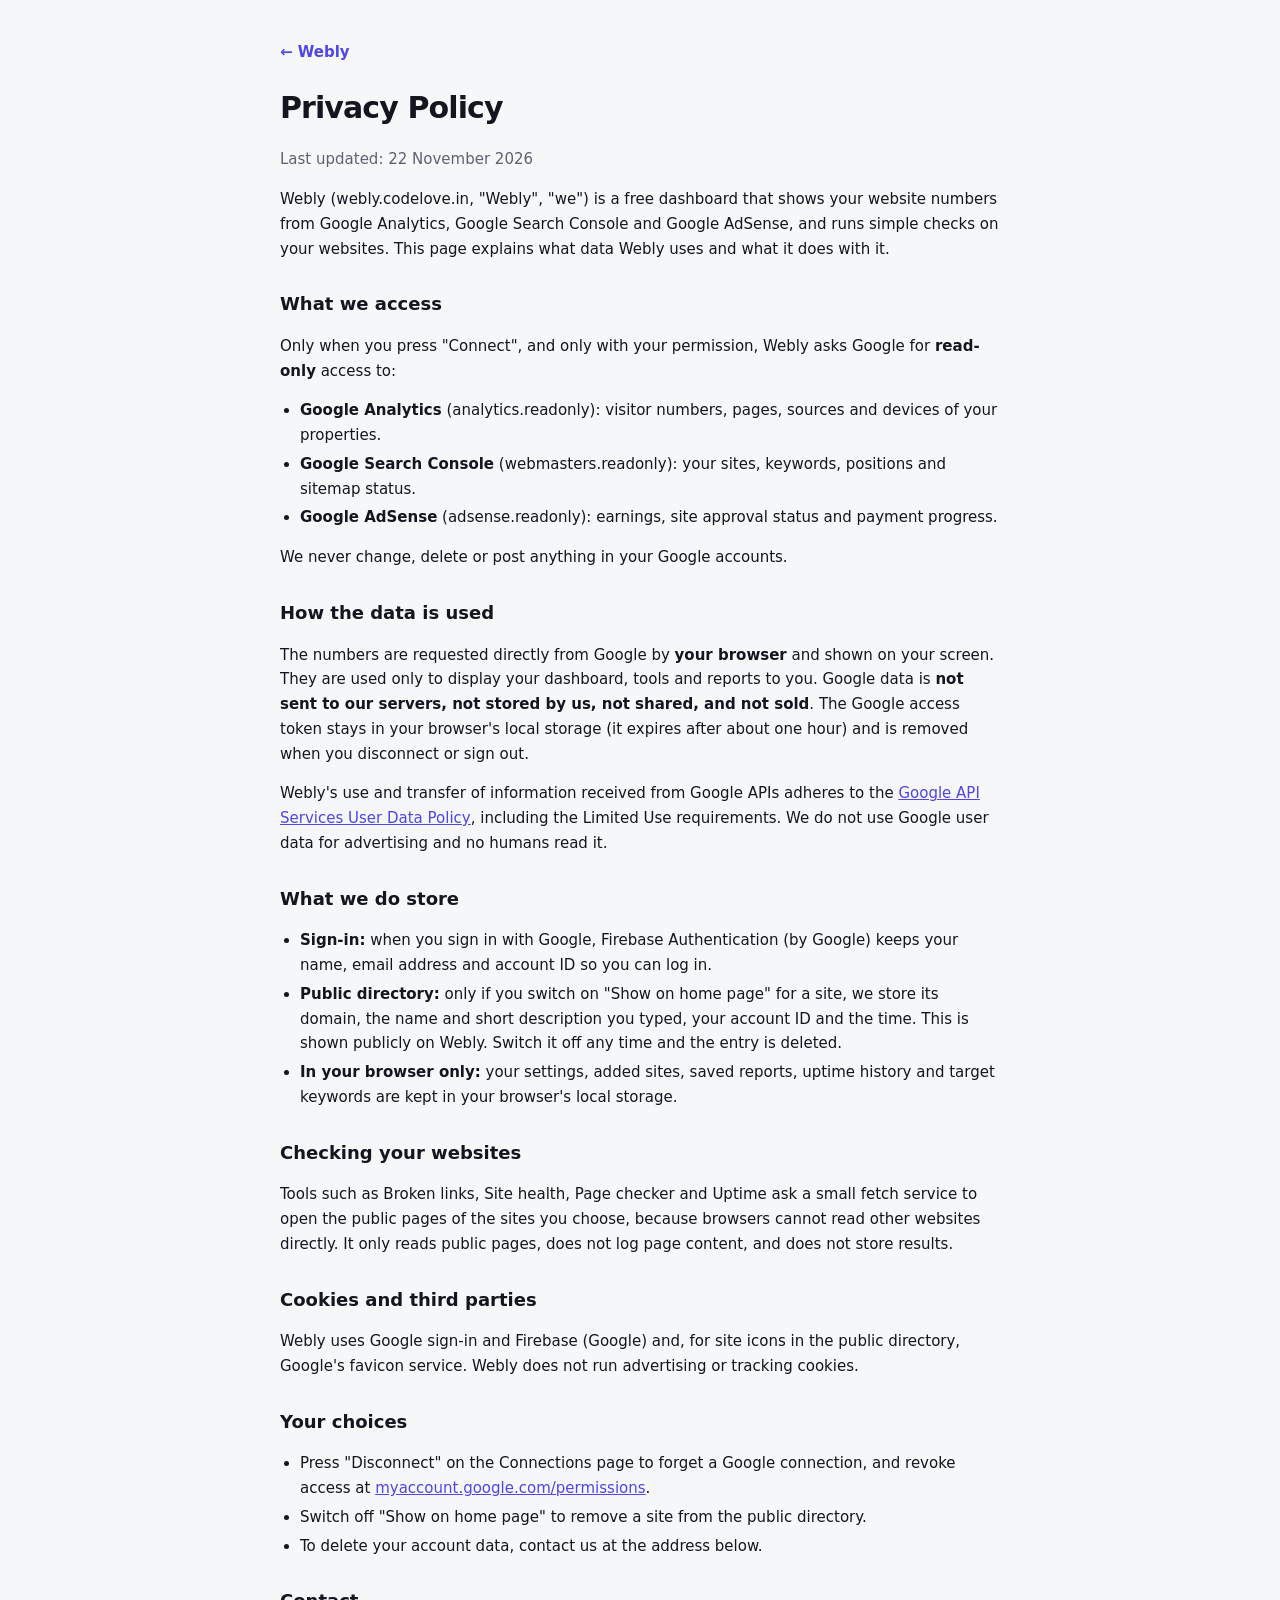
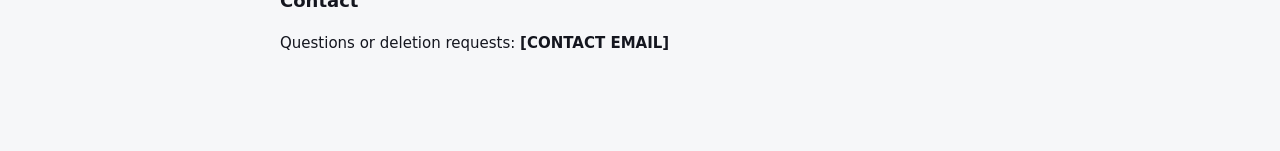
==== site/privacy.html @ dbb55586 "Webly: multi-user site dashboard (GA, Search Console, AdSense, 8 tools, reports, public directory)" ====
<!doctype html>
<html lang="en">
<head>
<meta charset="utf-8">
<meta name="viewport" content="width=device-width,initial-scale=1">
<title>Privacy Policy - Webly</title>
<meta name="description" content="How Webly handles your Google data. Read-only, processed in your browser, never sold.">
<link rel="stylesheet" href="legal.css">
</head>
<body>
<main>
<a class="back" href="/">&larr; Webly</a>
<h1>Privacy Policy</h1>
<p class="muted">Last updated: 22 November 2026</p>

<p>Webly (webly.codelove.in, "Webly", "we") is a free dashboard that shows your website numbers from Google Analytics, Google Search Console and Google AdSense, and runs simple checks on your websites. This page explains what data Webly uses and what it does with it.</p>

<h2>What we access</h2>
<p>Only when you press "Connect", and only with your permission, Webly asks Google for <b>read-only</b> access to:</p>
<ul>
<li><b>Google Analytics</b> (analytics.readonly): visitor numbers, pages, sources and devices of your properties.</li>
<li><b>Google Search Console</b> (webmasters.readonly): your sites, keywords, positions and sitemap status.</li>
<li><b>Google AdSense</b> (adsense.readonly): earnings, site approval status and payment progress.</li>
</ul>
<p>We never change, delete or post anything in your Google accounts.</p>

<h2>How the data is used</h2>
<p>The numbers are requested directly from Google by <b>your browser</b> and shown on your screen. They are used only to display your dashboard, tools and reports to you. Google data is <b>not sent to our servers, not stored by us, not shared, and not sold</b>. The Google access token stays in your browser's local storage (it expires after about one hour) and is removed when you disconnect or sign out.</p>
<p>Webly's use and transfer of information received from Google APIs adheres to the <a href="https://developers.google.com/terms/api-services-user-data-policy">Google API Services User Data Policy</a>, including the Limited Use requirements. We do not use Google user data for advertising and no humans read it.</p>

<h2>What we do store</h2>
<ul>
<li><b>Sign-in:</b> when you sign in with Google, Firebase Authentication (by Google) keeps your name, email address and account ID so you can log in.</li>
<li><b>Public directory:</b> only if you switch on "Show on home page" for a site, we store its domain, the name and short description you typed, your account ID and the time. This is shown publicly on Webly. Switch it off any time and the entry is deleted.</li>
<li><b>In your browser only:</b> your settings, added sites, saved reports, uptime history and target keywords are kept in your browser's local storage.</li>
</ul>

<h2>Checking your websites</h2>
<p>Tools such as Broken links, Site health, Page checker and Uptime ask a small fetch service to open the public pages of the sites you choose, because browsers cannot read other websites directly. It only reads public pages, does not log page content, and does not store results.</p>

<h2>Cookies and third parties</h2>
<p>Webly uses Google sign-in and Firebase (Google) and, for site icons in the public directory, Google's favicon service. Webly does not run advertising or tracking cookies.</p>

<h2>Your choices</h2>
<ul>
<li>Press "Disconnect" on the Connections page to forget a Google connection, and revoke access at <a href="https://myaccount.google.com/permissions">myaccount.google.com/permissions</a>.</li>
<li>Switch off "Show on home page" to remove a site from the public directory.</li>
<li>To delete your account data, contact us at the address below.</li>
</ul>

<h2>Contact</h2>
<p>Questions or deletion requests: <b>[CONTACT EMAIL]</b></p>
</main>
</body>
</html>
---- site/legal.css ----
body{margin:0;font-family:Inter,system-ui,-apple-system,'Segoe UI',Roboto,sans-serif;background:#f6f7f9;color:#14161f;line-height:1.65;font-size:15px}
main{max-width:720px;margin:0 auto;padding:40px 20px 80px}
h1{font-size:30px;letter-spacing:-.03em;margin:18px 0 4px}
h2{font-size:18px;margin:28px 0 8px}
.muted{color:#5c6273}
ul{padding-left:20px}li{margin:4px 0}
a{color:#4f46e5}
.back{text-decoration:none;font-weight:600}
@media(prefers-color-scheme:dark){body{background:#0c0d12;color:#eceef4}.muted{color:#9aa1b4}a{color:#818cf8}}
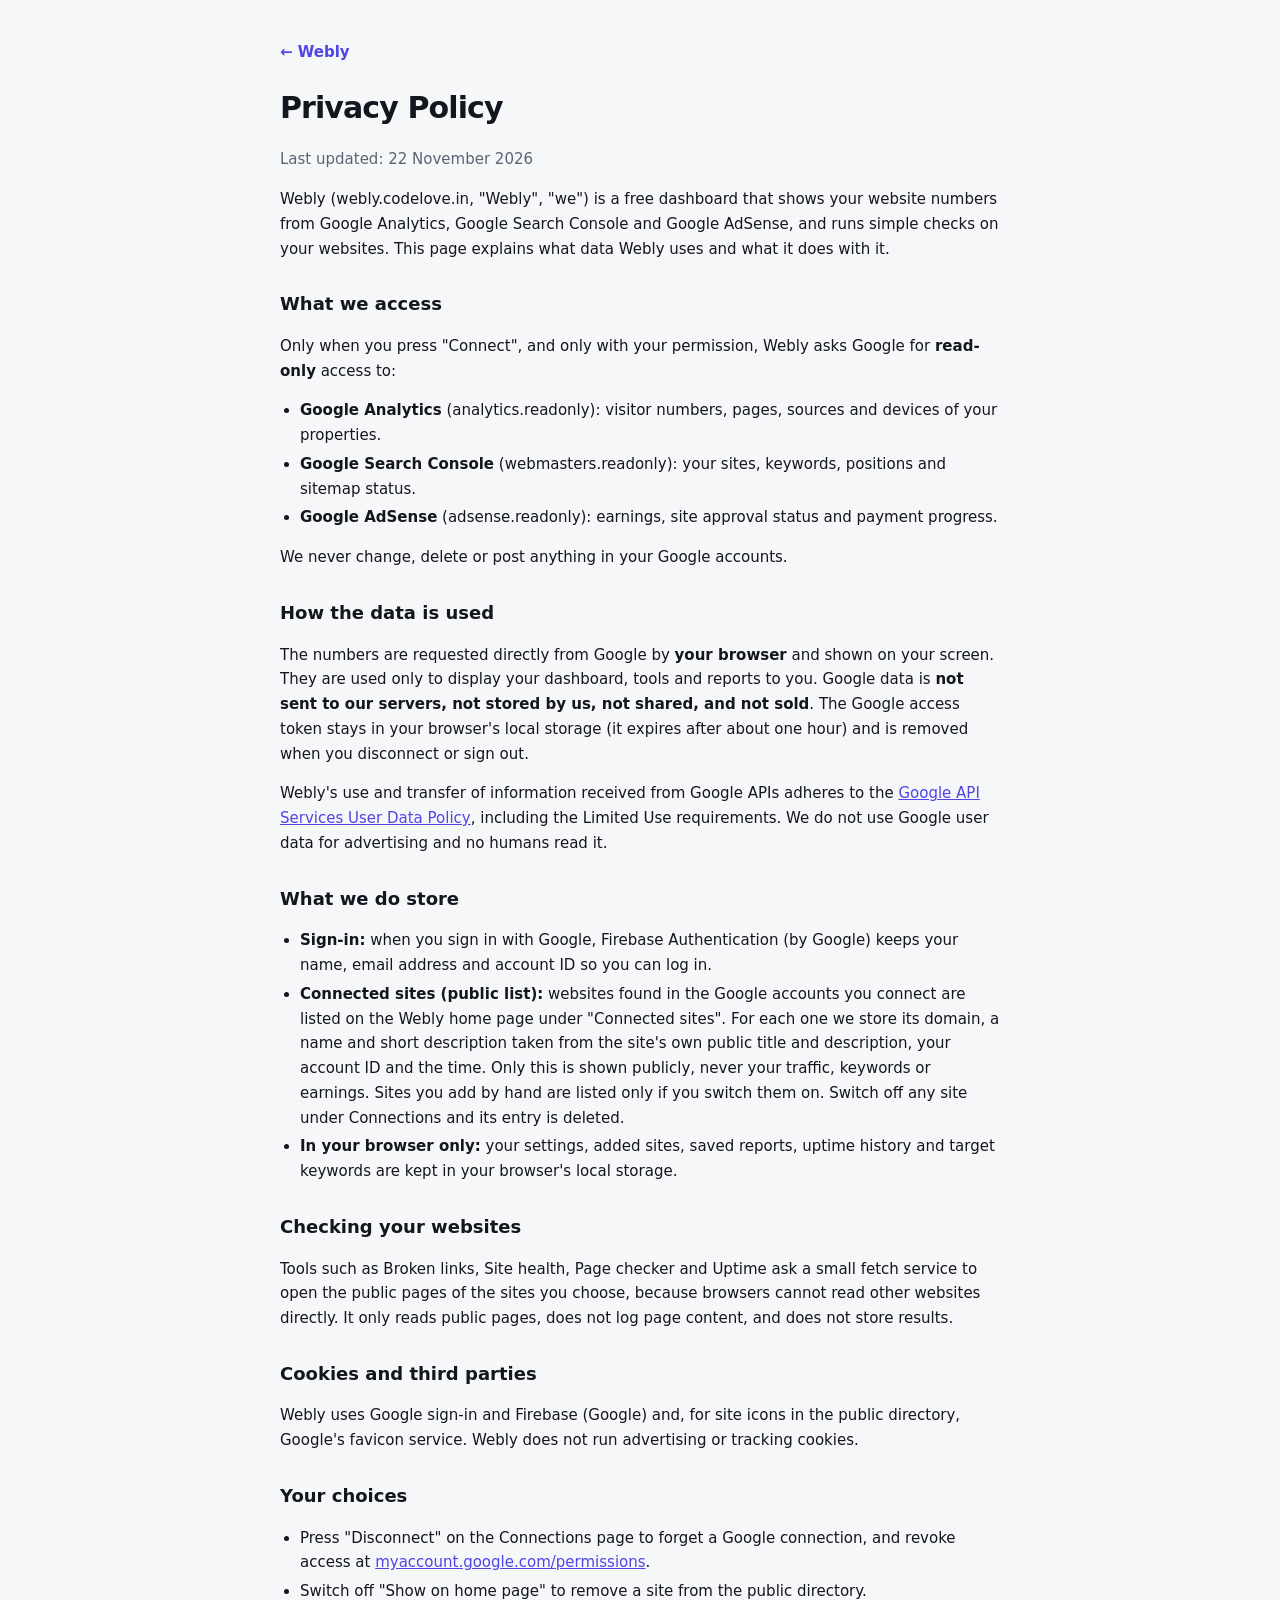
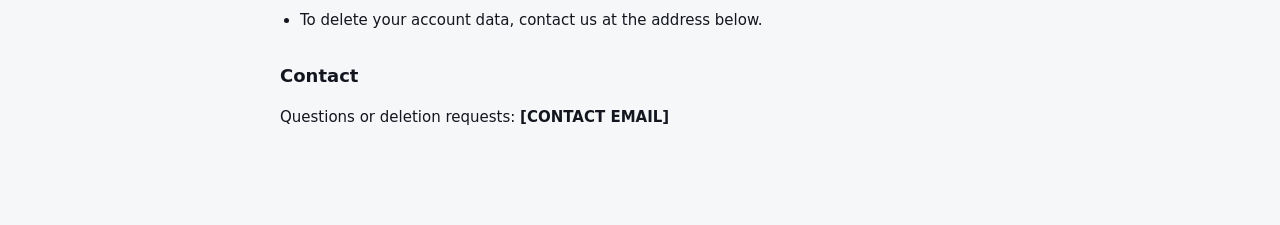
==== commit 1b6165df: "SEO: keyword title/description, FAQ + Organization JSON-LD, real sitemap (no # URLs), noindex /dashb" ====
--- a/site/privacy.html
+++ b/site/privacy.html
@@ -5,6 +5,8 @@
 <meta name="viewport" content="width=device-width,initial-scale=1">
 <title>Privacy Policy - Webly</title>
 <meta name="description" content="How Webly handles your Google data. Read-only, processed in your browser, never sold.">
+<link rel="icon" type="image/svg+xml" href="/favicon.svg">
+<link rel="apple-touch-icon" href="/apple-touch-icon.png">
 <link rel="stylesheet" href="legal.css">
 </head>
 <body>
@@ -31,7 +33,7 @@
 <h2>What we do store</h2>
 <ul>
 <li><b>Sign-in:</b> when you sign in with Google, Firebase Authentication (by Google) keeps your name, email address and account ID so you can log in.</li>
-<li><b>Public directory:</b> only if you switch on "Show on home page" for a site, we store its domain, the name and short description you typed, your account ID and the time. This is shown publicly on Webly. Switch it off any time and the entry is deleted.</li>
+<li><b>Connected sites (public list):</b> websites found in the Google accounts you connect are listed on the Webly home page under "Connected sites". For each one we store its domain, a name and short description taken from the site's own public title and description, your account ID and the time. Only this is shown publicly, never your traffic, keywords or earnings. Sites you add by hand are listed only if you switch them on. Switch off any site under Connections and its entry is deleted.</li>
 <li><b>In your browser only:</b> your settings, added sites, saved reports, uptime history and target keywords are kept in your browser's local storage.</li>
 </ul>
 
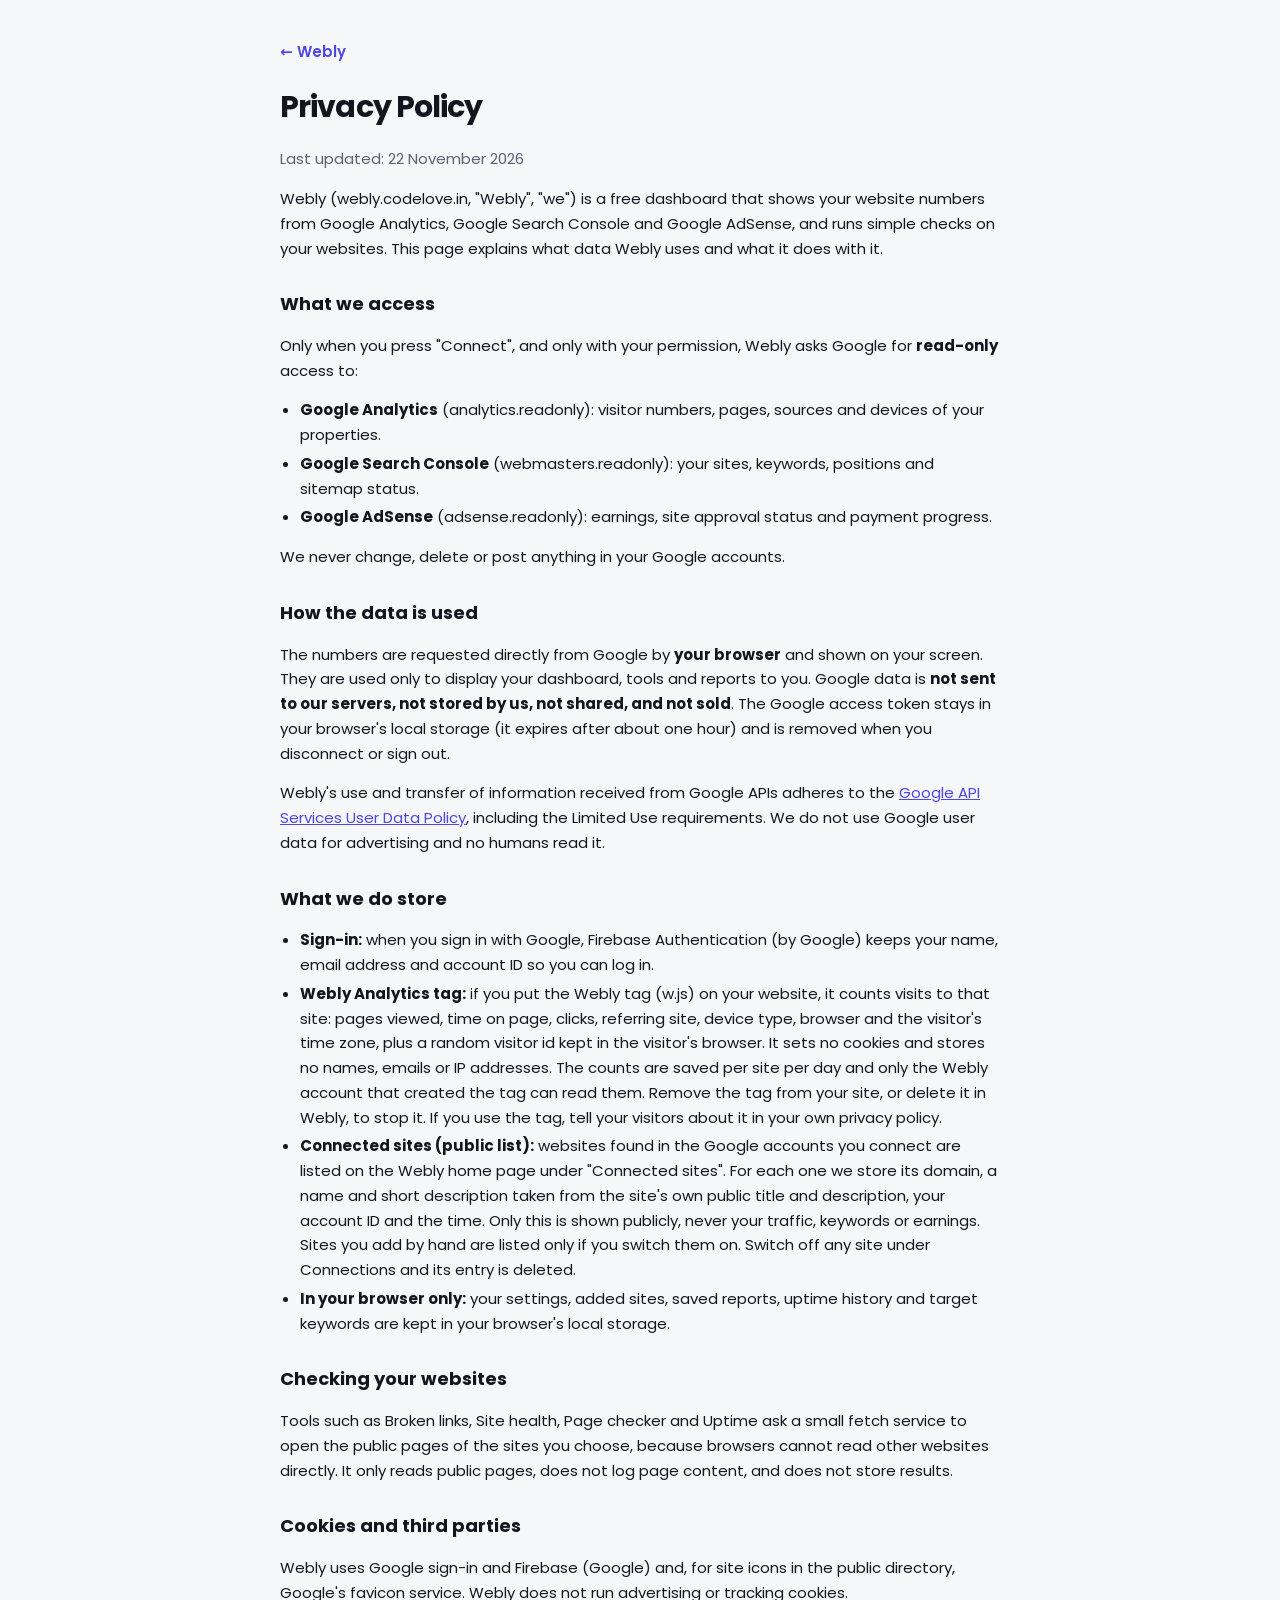
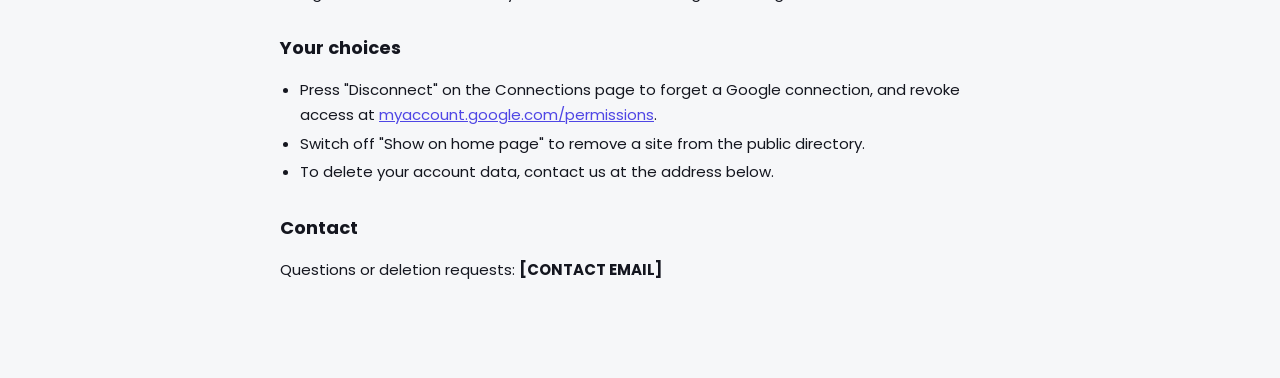
==== commit fdb155df: "Webly Analytics: own real-time tag (w.js) + dashboard section, home section and FAQ; Poppins font ev" ====
--- a/site/privacy.html
+++ b/site/privacy.html
@@ -7,6 +7,7 @@
 <meta name="description" content="How Webly handles your Google data. Read-only, processed in your browser, never sold.">
 <link rel="icon" type="image/svg+xml" href="/favicon.svg">
 <link rel="apple-touch-icon" href="/apple-touch-icon.png">
+<link rel="preconnect" href="https://fonts.gstatic.com" crossorigin><link rel="stylesheet" href="https://fonts.googleapis.com/css2?family=Poppins:wght@400;500;600;700&display=swap">
 <link rel="stylesheet" href="legal.css">
 </head>
 <body>
@@ -33,6 +34,7 @@
 <h2>What we do store</h2>
 <ul>
 <li><b>Sign-in:</b> when you sign in with Google, Firebase Authentication (by Google) keeps your name, email address and account ID so you can log in.</li>
+<li><b>Webly Analytics tag:</b> if you put the Webly tag (w.js) on your website, it counts visits to that site: pages viewed, time on page, clicks, referring site, device type, browser and the visitor's time zone, plus a random visitor id kept in the visitor's browser. It sets no cookies and stores no names, emails or IP addresses. The counts are saved per site per day and only the Webly account that created the tag can read them. Remove the tag from your site, or delete it in Webly, to stop it. If you use the tag, tell your visitors about it in your own privacy policy.</li>
 <li><b>Connected sites (public list):</b> websites found in the Google accounts you connect are listed on the Webly home page under "Connected sites". For each one we store its domain, a name and short description taken from the site's own public title and description, your account ID and the time. Only this is shown publicly, never your traffic, keywords or earnings. Sites you add by hand are listed only if you switch them on. Switch off any site under Connections and its entry is deleted.</li>
 <li><b>In your browser only:</b> your settings, added sites, saved reports, uptime history and target keywords are kept in your browser's local storage.</li>
 </ul>
--- a/site/legal.css
+++ b/site/legal.css
@@ -1,4 +1,4 @@
-body{margin:0;font-family:Inter,system-ui,-apple-system,'Segoe UI',Roboto,sans-serif;background:#f6f7f9;color:#14161f;line-height:1.65;font-size:15px}
+body{margin:0;font-family:Poppins,system-ui,-apple-system,'Segoe UI',Roboto,sans-serif;background:#f6f7f9;color:#14161f;line-height:1.65;font-size:15px}
 main{max-width:720px;margin:0 auto;padding:40px 20px 80px}
 h1{font-size:30px;letter-spacing:-.03em;margin:18px 0 4px}
 h2{font-size:18px;margin:28px 0 8px}
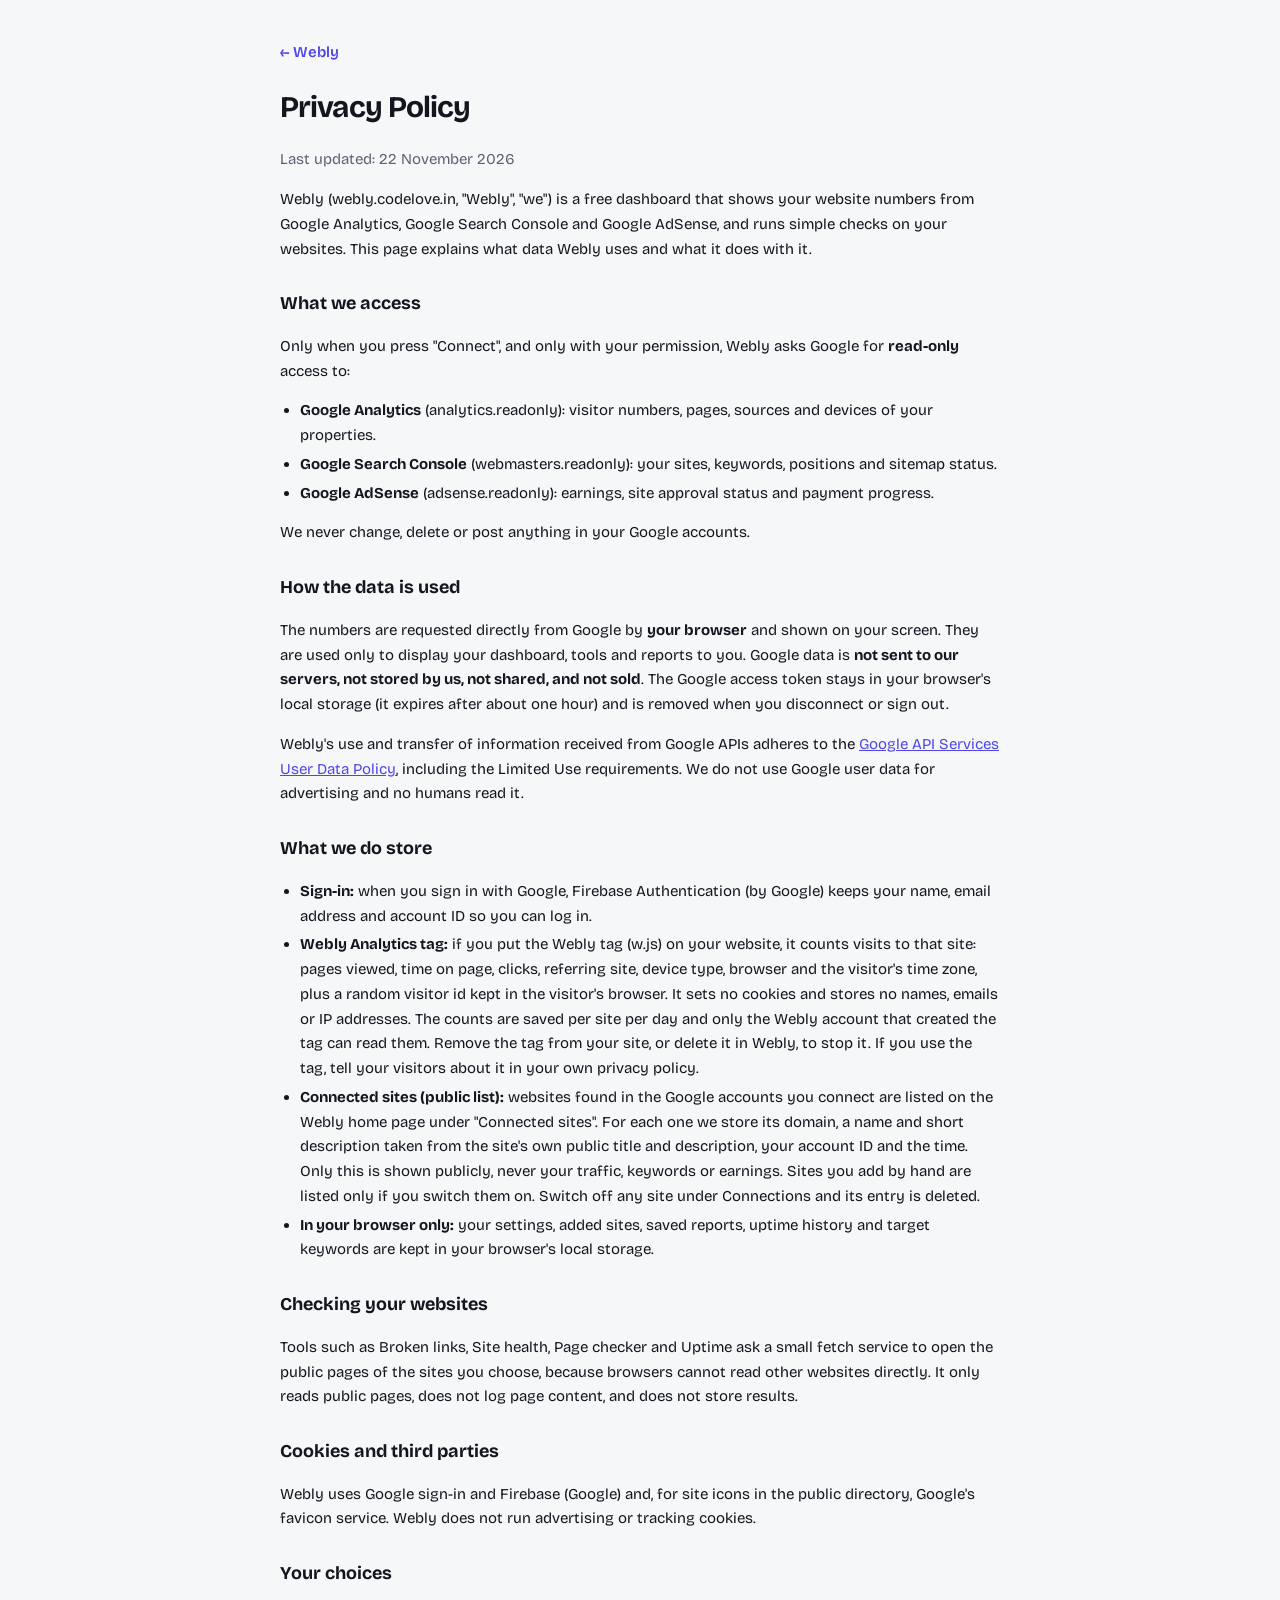
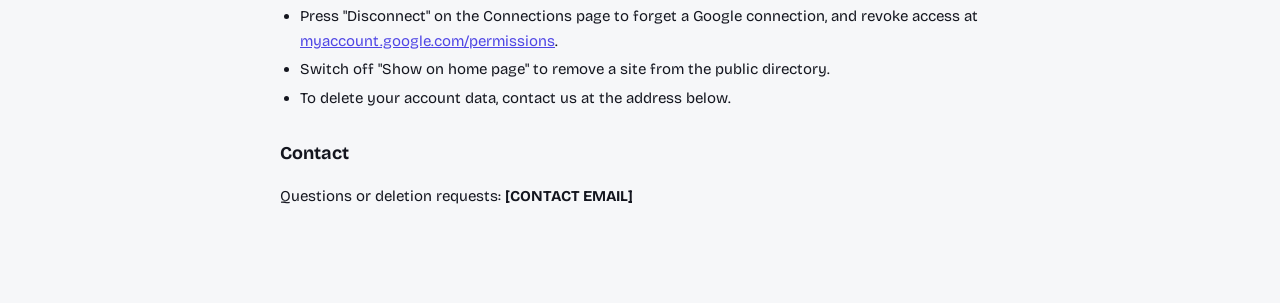
==== commit 7398e99f: "Font: Bricolage Grotesque everywhere (user's pick), looser heading spacing" ====
--- a/site/privacy.html
+++ b/site/privacy.html
@@ -7,7 +7,7 @@
 <meta name="description" content="How Webly handles your Google data. Read-only, processed in your browser, never sold.">
 <link rel="icon" type="image/svg+xml" href="/favicon.svg">
 <link rel="apple-touch-icon" href="/apple-touch-icon.png">
-<link rel="preconnect" href="https://fonts.gstatic.com" crossorigin><link rel="stylesheet" href="https://fonts.googleapis.com/css2?family=Poppins:wght@400;500;600;700&display=swap">
+<link rel="preconnect" href="https://fonts.gstatic.com" crossorigin><link rel="stylesheet" href="https://fonts.googleapis.com/css2?family=Bricolage+Grotesque:opsz,wght@12..96,400;12..96,500;12..96,600;12..96,700;12..96,800&display=swap">
 <link rel="stylesheet" href="legal.css">
 </head>
 <body>
--- a/site/legal.css
+++ b/site/legal.css
@@ -1,4 +1,4 @@
-body{margin:0;font-family:Poppins,system-ui,-apple-system,'Segoe UI',Roboto,sans-serif;background:#f6f7f9;color:#14161f;line-height:1.65;font-size:15px}
+body{margin:0;font-family:'Bricolage Grotesque',system-ui,-apple-system,'Segoe UI',Roboto,sans-serif;background:#f6f7f9;color:#14161f;line-height:1.65;font-size:15px}
 main{max-width:720px;margin:0 auto;padding:40px 20px 80px}
 h1{font-size:30px;letter-spacing:-.03em;margin:18px 0 4px}
 h2{font-size:18px;margin:28px 0 8px}
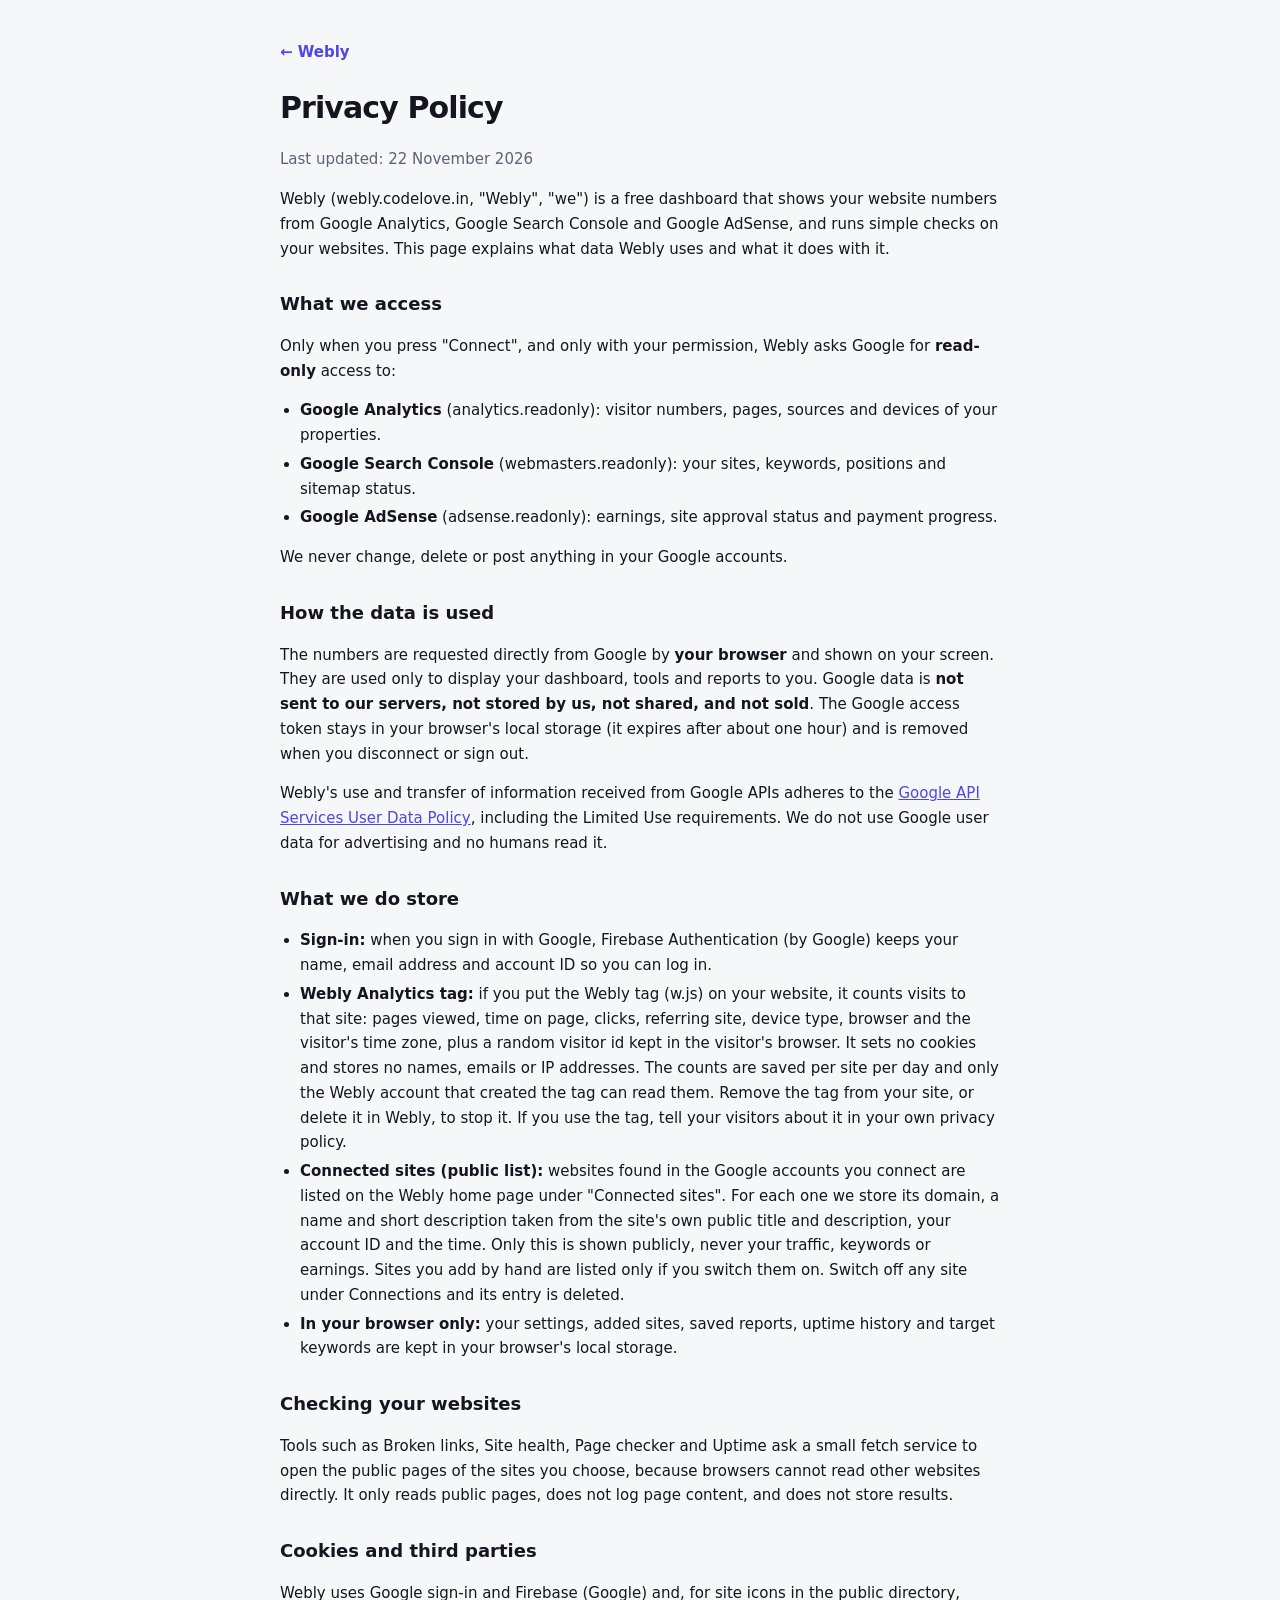
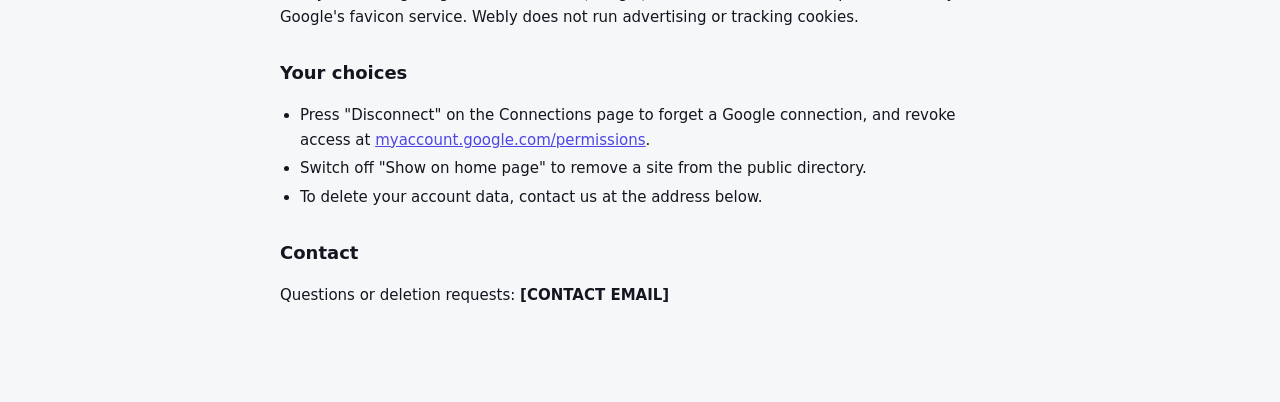
==== commit ebb2f4d7: "Self-host Bricolage Grotesque with preload + font-display:block so the font never changes on load/re" ====
--- a/site/privacy.html
+++ b/site/privacy.html
@@ -7,7 +7,7 @@
 <meta name="description" content="How Webly handles your Google data. Read-only, processed in your browser, never sold.">
 <link rel="icon" type="image/svg+xml" href="/favicon.svg">
 <link rel="apple-touch-icon" href="/apple-touch-icon.png">
-<link rel="preconnect" href="https://fonts.gstatic.com" crossorigin><link rel="stylesheet" href="https://fonts.googleapis.com/css2?family=Bricolage+Grotesque:opsz,wght@12..96,400;12..96,500;12..96,600;12..96,700;12..96,800&display=swap">
+<link rel="preload" href="/fonts/bricolage-latin.woff2" as="font" type="font/woff2" crossorigin>
 <link rel="stylesheet" href="legal.css">
 </head>
 <body>
--- a/site/legal.css
+++ b/site/legal.css
@@ -1,4 +1,7 @@
-body{margin:0;font-family:'Bricolage Grotesque',system-ui,-apple-system,'Segoe UI',Roboto,sans-serif;background:#f6f7f9;color:#14161f;line-height:1.65;font-size:15px}
+/* Bricolage Grotesque, self-hosted (site/fonts) and preloaded in the HTML. font-display:block = the browser waits for
+   it instead of drawing a fallback font first, so the font never visibly changes on load or refresh. */
+@font-face{font-family:'Bricolage Grotesque';font-style:normal;font-weight:200 800;font-display:block;src:url(/fonts/bricolage-latin.woff2) format('woff2');unicode-range:U+0000-00FF,U+0131,U+0152-0153,U+02BB-02BC,U+02C6,U+02DA,U+02DC,U+0304,U+0308,U+0329,U+2000-206F,U+20AC,U+2122,U+2191,U+2193,U+2212,U+2215,U+FEFF,U+FFFD}
+@font-face{font-family:'Bricolage Grotesque';font-style:normal;font-weight:200 800;font-display:block;src:url(/fonts/bricolage-latin-ext.woff2) format('woff2');unicode-range:U+0100-02BA,U+02BD-02C5,U+02C7-02CC,U+02CE-02D7,U+02DD-02FF,U+1D00-1DBF,U+1E00-1E9F,U+1EF2-1EFF,U+2020,U+20A0-20AB,U+20AD-20C4,U+2113,U+2C60-2C7F,U+A720-A7FF}body{margin:0;font-family:'Bricolage Grotesque',system-ui,-apple-system,'Segoe UI',Roboto,sans-serif;background:#f6f7f9;color:#14161f;line-height:1.65;font-size:15px}
 main{max-width:720px;margin:0 auto;padding:40px 20px 80px}
 h1{font-size:30px;letter-spacing:-.03em;margin:18px 0 4px}
 h2{font-size:18px;margin:28px 0 8px}
